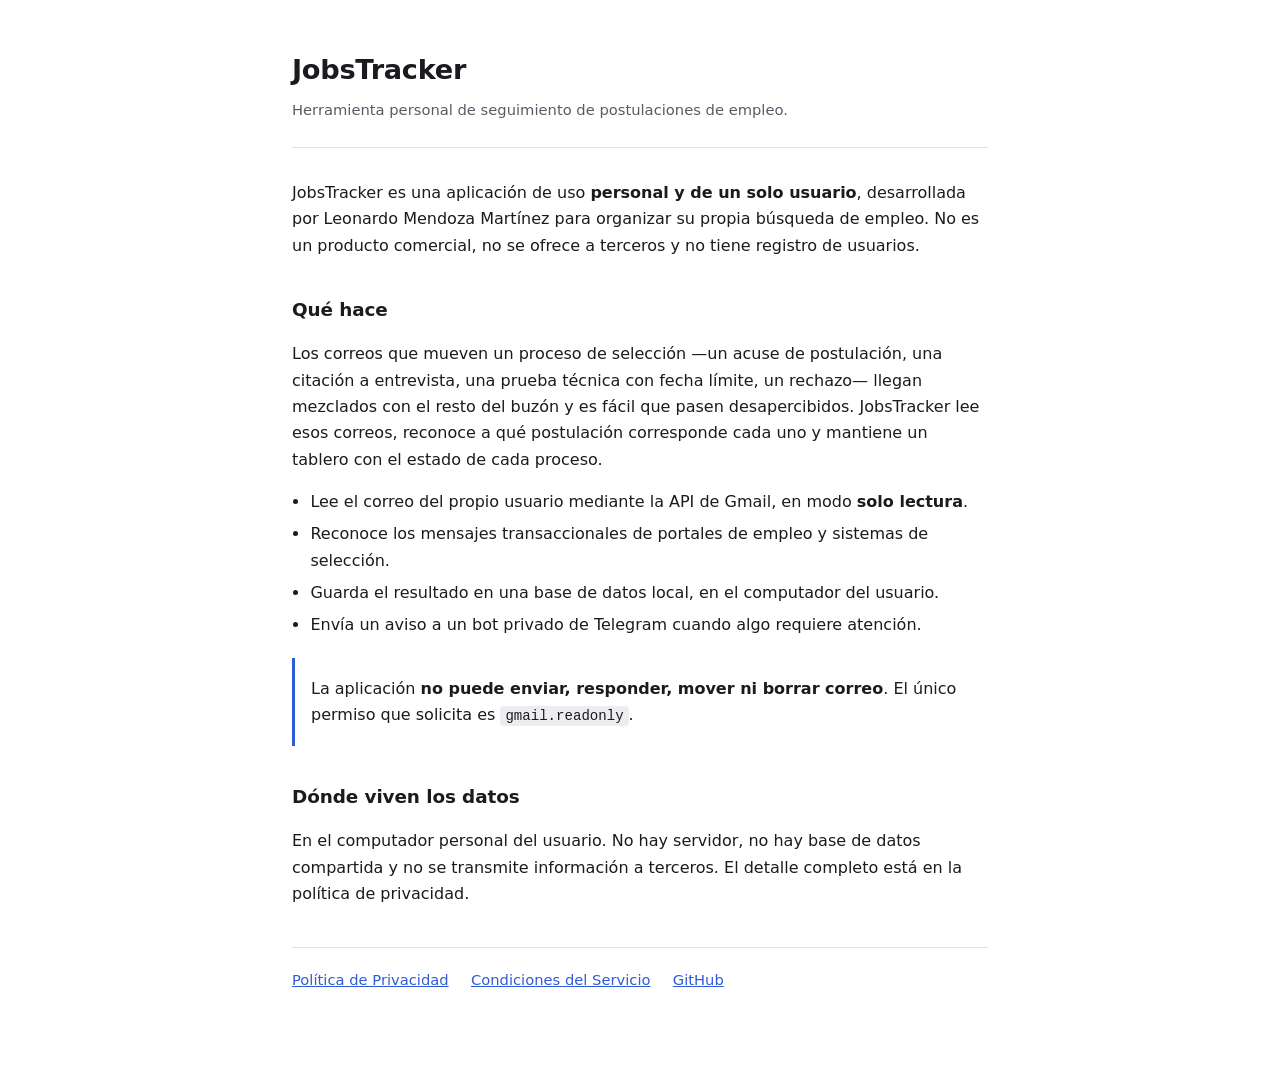
==== index.html @ 2d603ee6 "Sitio de respaldo para la app OAuth JobsTracker Google exige pagina principal, politica de privacida" ====
<!doctype html>
<html lang="es">
<head>
<meta charset="utf-8">
<meta name="viewport" content="width=device-width, initial-scale=1">
<title>JobsTracker</title>
<meta name="description" content="Herramienta personal que organiza el seguimiento de postulaciones de empleo de Leonardo Mendoza a partir de su propio correo.">
<link rel="stylesheet" href="estilo.css">
</head>
<body>
<header>
  <h1>JobsTracker</h1>
  <p class="tenue">Herramienta personal de seguimiento de postulaciones de empleo.</p>
</header>

<p>JobsTracker es una aplicación de uso <strong>personal y de un solo usuario</strong>, desarrollada
por Leonardo Mendoza Martínez para organizar su propia búsqueda de empleo. No es un producto
comercial, no se ofrece a terceros y no tiene registro de usuarios.</p>

<h2>Qué hace</h2>
<p>Los correos que mueven un proceso de selección —un acuse de postulación, una citación a
entrevista, una prueba técnica con fecha límite, un rechazo— llegan mezclados con el resto del
buzón y es fácil que pasen desapercibidos. JobsTracker lee esos correos, reconoce a qué
postulación corresponde cada uno y mantiene un tablero con el estado de cada proceso.</p>

<ul>
  <li>Lee el correo del propio usuario mediante la API de Gmail, en modo <strong>solo lectura</strong>.</li>
  <li>Reconoce los mensajes transaccionales de portales de empleo y sistemas de selección.</li>
  <li>Guarda el resultado en una base de datos local, en el computador del usuario.</li>
  <li>Envía un aviso a un bot privado de Telegram cuando algo requiere atención.</li>
</ul>

<div class="destacado">
  <p>La aplicación <strong>no puede enviar, responder, mover ni borrar correo</strong>. El único
  permiso que solicita es <code>gmail.readonly</code>.</p>
</div>

<h2>Dónde viven los datos</h2>
<p>En el computador personal del usuario. No hay servidor, no hay base de datos compartida y no
se transmite información a terceros. El detalle completo está en la política de privacidad.</p>

<nav>
  <a href="privacidad.html">Política de Privacidad</a>
  <a href="condiciones.html">Condiciones del Servicio</a>
  <a href="https://github.com/L30N4RD018">GitHub</a>
</nav>
</body>
</html>
---- estilo.css ----
:root {
  --fondo: #ffffff;
  --texto: #1b1b1f;
  --tenue: #5a5a66;
  --borde: #e2e2e8;
  --acento: #2f5bd7;
}
@media (prefers-color-scheme: dark) {
  :root {
    --fondo: #14141a;
    --texto: #e8e8ee;
    --tenue: #a0a0ae;
    --borde: #2c2c36;
    --acento: #7fa1ff;
  }
}
* { box-sizing: border-box; }
body {
  margin: 0 auto;
  padding: 3rem 1.25rem 5rem;
  max-width: 46rem;
  background: var(--fondo);
  color: var(--texto);
  font: 16px/1.65 system-ui, -apple-system, "Segoe UI", Roboto, sans-serif;
}
header { border-bottom: 1px solid var(--borde); padding-bottom: 1.5rem; margin-bottom: 2rem; }
h1 { font-size: 1.7rem; margin: 0 0 .35rem; letter-spacing: -.01em; }
h2 { font-size: 1.15rem; margin: 2.25rem 0 .6rem; letter-spacing: -.005em; }
p, li { color: var(--texto); }
.tenue { color: var(--tenue); font-size: .92rem; margin: 0; }
a { color: var(--acento); }
ul { padding-left: 1.15rem; }
li { margin: .35rem 0; }
code {
  font-family: ui-monospace, SFMono-Regular, Menlo, monospace;
  font-size: .88em; background: color-mix(in srgb, var(--borde) 60%, transparent);
  padding: .12em .35em; border-radius: 4px;
}
table { border-collapse: collapse; width: 100%; margin: 1rem 0; font-size: .95rem; }
th, td { text-align: left; padding: .55rem .6rem; border-bottom: 1px solid var(--borde); vertical-align: top; }
th { font-weight: 600; }
nav { margin-top: 2.5rem; padding-top: 1.25rem; border-top: 1px solid var(--borde); font-size: .92rem; }
nav a { margin-right: 1.1rem; }
.destacado { border-left: 3px solid var(--acento); padding: .1rem 0 .1rem 1rem; margin: 1.25rem 0; }
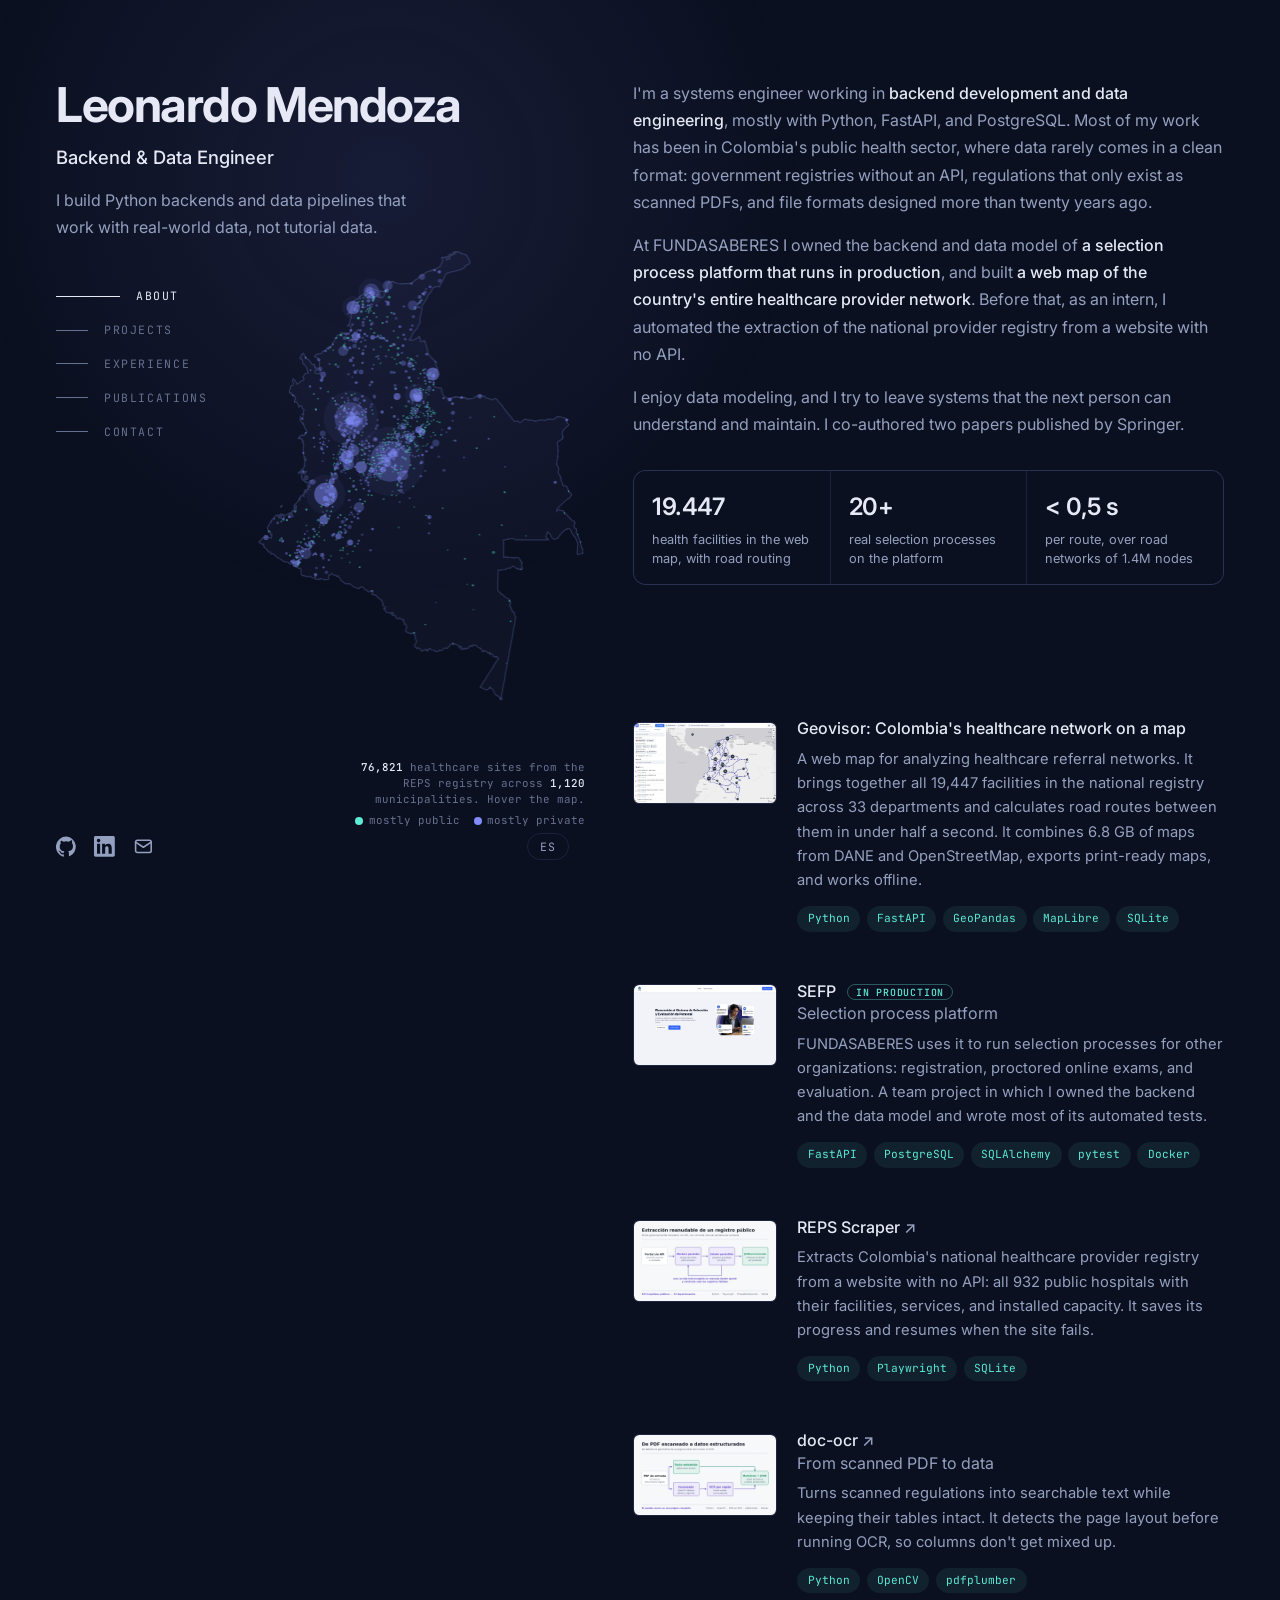
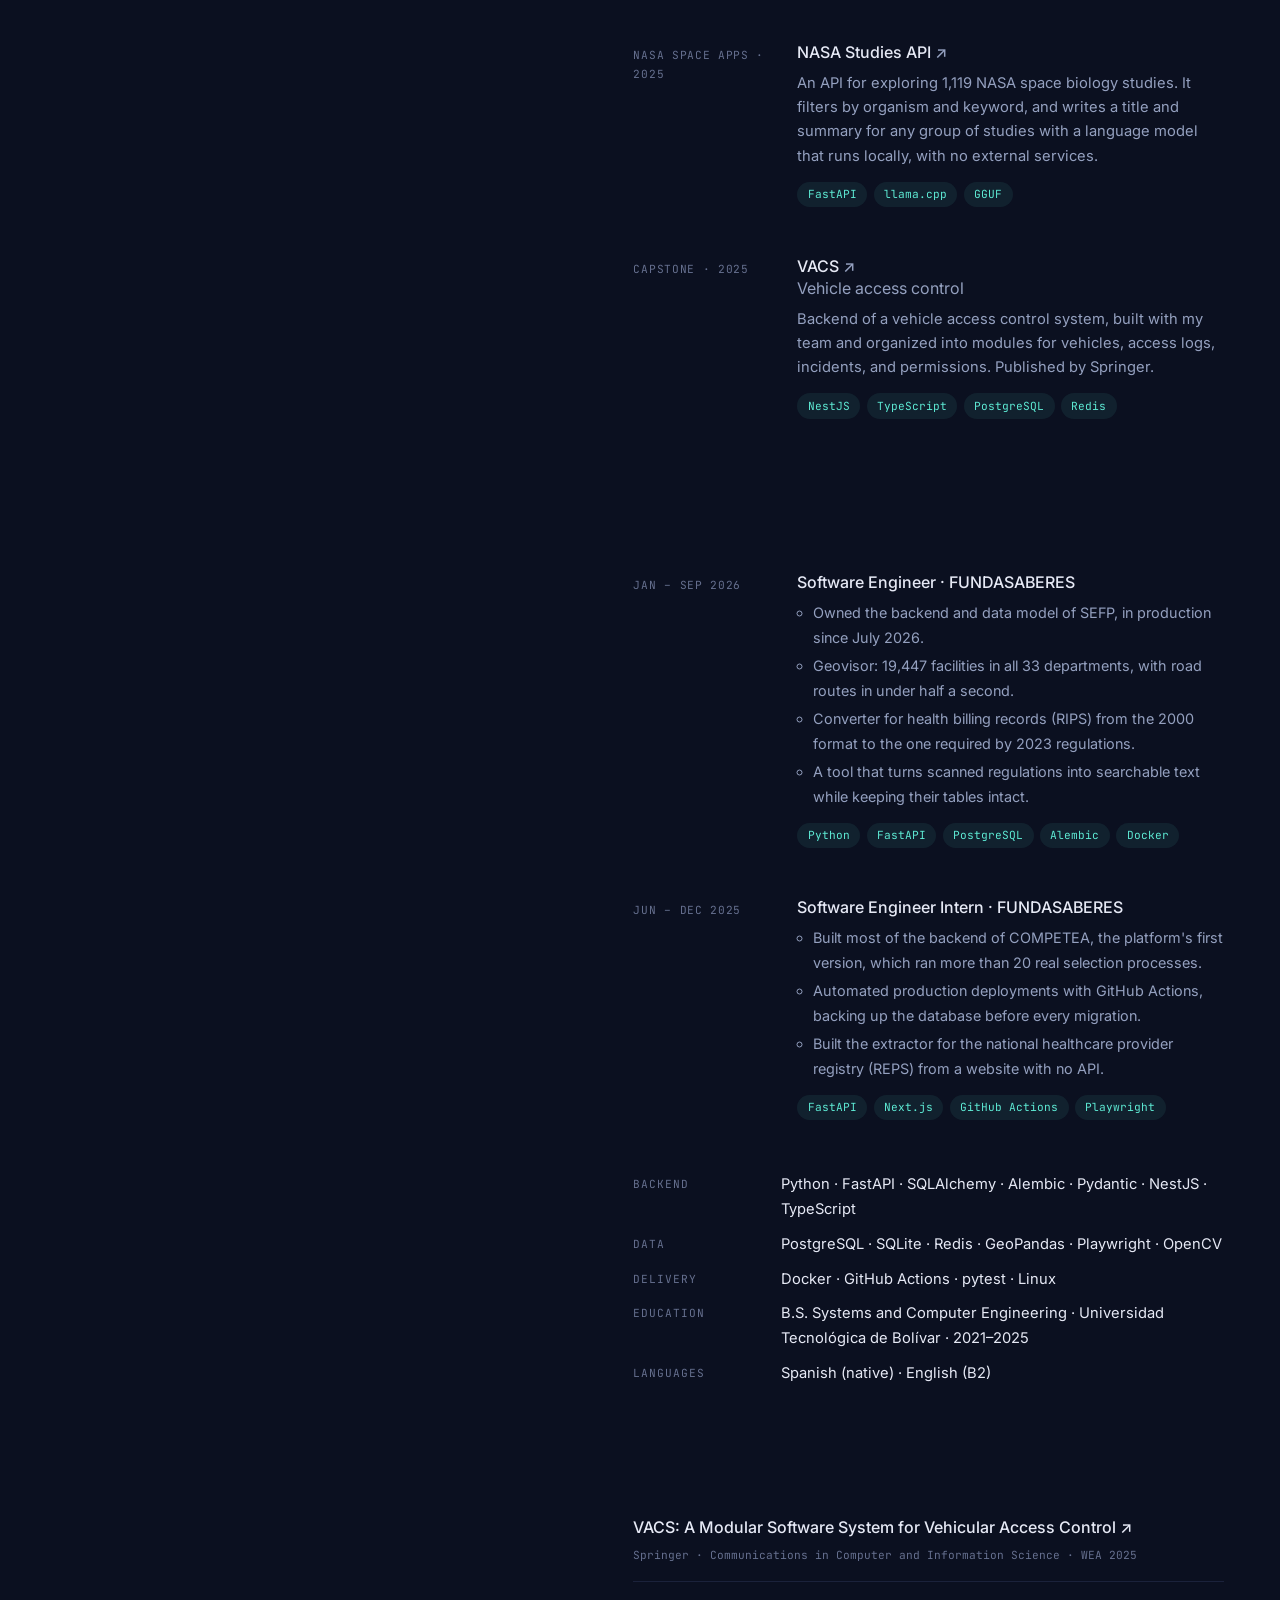
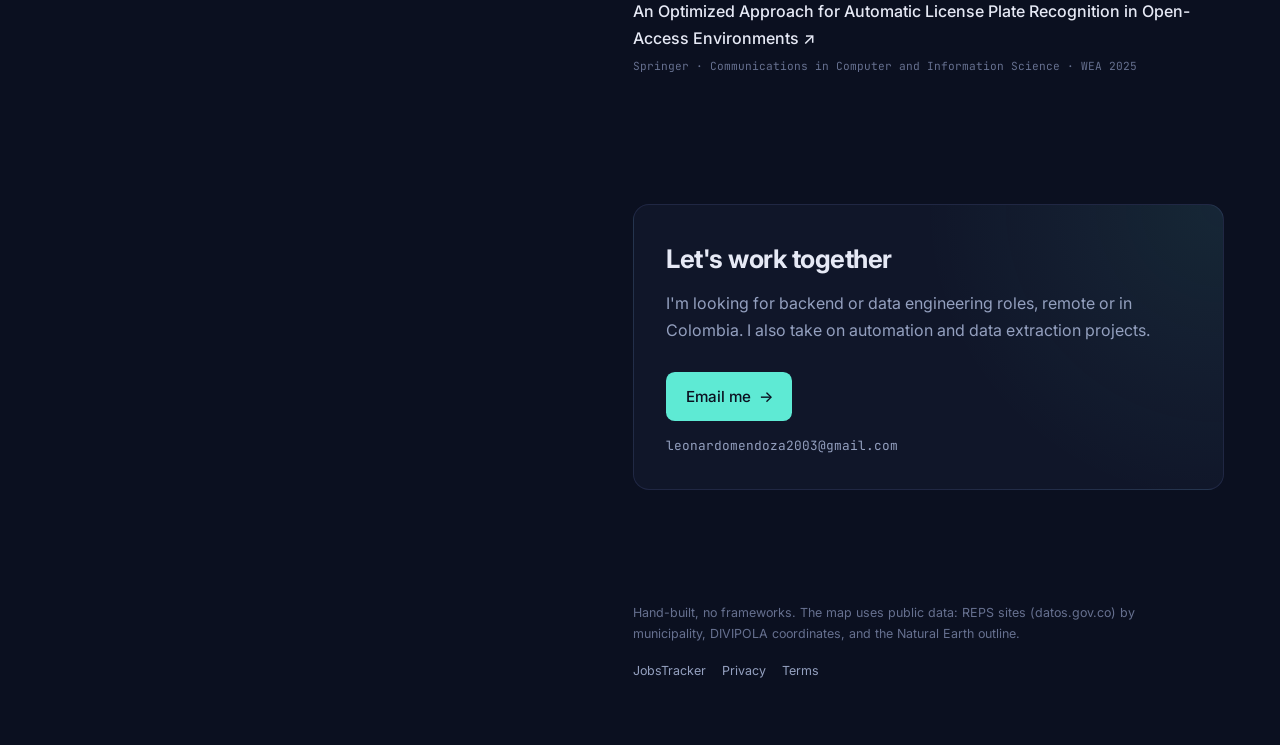
==== commit f3a80eb0: "Página personal en la raíz del sitio Una sola página en español e inglés: proyectos, experiencia, pu" ====
--- a/index.html
+++ b/index.html
@@ -3,46 +3,531 @@
 <head>
 <meta charset="utf-8">
 <meta name="viewport" content="width=device-width, initial-scale=1">
-<title>JobsTracker</title>
-<meta name="description" content="Herramienta personal que organiza el seguimiento de postulaciones de empleo de Leonardo Mendoza a partir de su propio correo.">
-<link rel="stylesheet" href="estilo.css">
+<title>Leonardo Mendoza · Backend & Data Engineer</title>
+<meta name="google-site-verification" content="239ySM_xJN8X4elg4GWDnnhvbyPwCKedfEhwjFfWg6w">
+<meta name="description" content="Leonardo Mendoza, ingeniero backend y de datos en Python. Plataformas en producción, extracción de datos de fuentes públicas y visores geográficos.">
+<meta name="theme-color" content="#0b1020">
+<meta property="og:title" content="Leonardo Mendoza · Backend & Data Engineer">
+<meta property="og:description" content="Python, FastAPI y PostgreSQL. Plataformas en producción, extracción de datos y visores geográficos.">
+<meta property="og:image" content="https://l30n4rd018.github.io/img/geovisor-nacional.webp">
+<meta property="og:type" content="website">
+<link rel="icon" href="data:image/svg+xml,%3Csvg xmlns='http://www.w3.org/2000/svg' viewBox='0 0 32 32'%3E%3Crect width='32' height='32' rx='7' fill='%230b1020'/%3E%3Ccircle cx='11' cy='12' r='3' fill='%235eead4'/%3E%3Ccircle cx='21' cy='19' r='4' fill='%23818cf8'/%3E%3Ccircle cx='13' cy='22' r='2' fill='%235eead4'/%3E%3C/svg%3E">
+<link rel="preconnect" href="https://fonts.googleapis.com">
+<link rel="preconnect" href="https://fonts.gstatic.com" crossorigin>
+<link href="https://fonts.googleapis.com/css2?family=Inter:wght@400;500;600;700&family=JetBrains+Mono:wght@400;500&display=swap" rel="stylesheet">
+<style>
+:root {
+  --bg: #0b1020;
+  --bg-2: #0f1529;
+  --card: rgba(148, 163, 255, .045);
+  --card-hover: rgba(148, 163, 255, .08);
+  --line: rgba(148, 163, 255, .12);
+  --text: #e6e9f5;
+  --muted: #94a0bf;
+  --dim: #66708f;
+  --teal: #5eead4;
+  --indigo: #818cf8;
+  --accent: #5eead4;
+  --mono: "JetBrains Mono", ui-monospace, SFMono-Regular, Menlo, monospace;
+}
+* { box-sizing: border-box; }
+html { scroll-behavior: smooth; }
+@media (prefers-reduced-motion: reduce) { html { scroll-behavior: auto; } }
+body {
+  margin: 0; background: var(--bg); color: var(--muted);
+  font: 16px/1.7 Inter, system-ui, -apple-system, "Segoe UI", Roboto, sans-serif;
+  -webkit-font-smoothing: antialiased; text-rendering: optimizeLegibility;
+}
+img { max-width: 100%; height: auto; display: block; }
+a { color: var(--text); text-decoration: none; }
+::selection { background: rgba(94, 234, 212, .3); color: #fff; }
+html:not([data-lang="en"]) .en, html[data-lang="en"] .es { display: none !important; }
+
+/* luz que sigue el cursor */
+.spot { pointer-events: none; position: fixed; inset: 0; z-index: 0; transition: background .3s;
+  background: radial-gradient(600px circle at var(--mx, 30%) var(--my, 20%), rgba(129, 140, 248, .10), transparent 70%); }
+
+.shell { position: relative; z-index: 1; max-width: 76rem; margin: 0 auto; padding: 0 1.5rem;
+  display: grid; grid-template-columns: minmax(0, 1fr) minmax(0, 1.15fr); gap: 4rem; }
+
+/* columna izquierda */
+.side { position: sticky; top: 0; height: 100vh; display: flex; flex-direction: column; padding: 5rem 0 2.5rem; }
+.side h1 { color: var(--text); font-size: clamp(2.2rem, 4vw, 3rem); line-height: 1.05; letter-spacing: -.03em; margin: 0; font-weight: 700; }
+.role { color: var(--text); font-size: 1.15rem; font-weight: 500; margin: .7rem 0 0; }
+.tag { max-width: 22rem; margin: .9rem 0 0; }
+.toc { list-style: none; padding: 0; margin: 2.25rem 0 0; }
+.toc a { display: inline-flex; align-items: center; gap: 1rem; padding: .35rem 0; font-family: var(--mono);
+  font-size: .72rem; letter-spacing: .14em; text-transform: uppercase; color: var(--dim); }
+.toc a::before { content: ""; width: 2rem; height: 1px; background: currentColor; transition: width .2s, background .2s; }
+.toc a:hover, .toc a.on { color: var(--text); }
+.toc a:hover::before, .toc a.on::before { width: 4rem; background: var(--text); }
+
+.side > *:not(.map) { position: relative; z-index: 2; }
+.side nav { margin-bottom: auto; width: max-content; }
+.map { position: absolute; z-index: 1; right: -1rem; top: 15.5rem; bottom: 4.5rem; width: 64%; margin: 0; }
+.map canvas { position: absolute; inset: 0; width: 100%; height: 100%; }
+.map figcaption { position: absolute; right: 0; bottom: 0; text-align: right; font-family: var(--mono); font-size: .68rem; line-height: 1.5; color: var(--dim); max-width: 15rem; }
+.map figcaption b { color: var(--text); font-weight: 500; }
+.legend { display: flex; justify-content: flex-end; gap: .9rem; margin-top: .25rem; }
+.legend i { display: inline-block; width: .5rem; height: .5rem; border-radius: 50%; margin-right: .35rem; vertical-align: middle; }
+.tip { position: absolute; pointer-events: none; transform: translate(-50%, -130%); white-space: nowrap; font-family: var(--mono);
+  font-size: .72rem; color: var(--text); background: rgba(15, 21, 41, .92); border: 1px solid var(--line); padding: .25rem .5rem;
+  border-radius: .35rem; opacity: 0; transition: opacity .12s; }
+
+.social { display: flex; align-items: center; gap: 1.1rem; }
+.social a { color: var(--muted); display: inline-flex; transition: color .15s, transform .15s; }
+.social a:hover { color: var(--text); transform: translateY(-2px); }
+.social svg { width: 1.3rem; height: 1.3rem; }
+.lang { margin-left: auto; font-family: var(--mono); font-size: .72rem; letter-spacing: .1em; color: var(--muted);
+  background: transparent; border: 1px solid var(--line); border-radius: 999px; padding: .3rem .75rem; cursor: pointer; }
+.lang:hover { color: var(--text); border-color: var(--muted); }
+
+/* columna derecha */
+main { padding: 5rem 0 4rem; }
+section { scroll-margin-top: 4rem; margin-bottom: 7rem; }
+.label { display: none; }
+main p { margin: 0 0 1rem; }
+main strong, .hi { color: var(--text); font-weight: 500; }
+
+.stats { display: grid; grid-template-columns: repeat(3, 1fr); gap: 1px; background: var(--line); border: 1px solid var(--line);
+  border-radius: .8rem; overflow: hidden; margin-top: 2rem; }
+.stats div { background: var(--bg); padding: 1rem 1.1rem; }
+.stats b { display: block; color: var(--text); font-size: 1.5rem; font-weight: 600; letter-spacing: -.02em; }
+.stats span { font-size: .8rem; line-height: 1.45; display: block; margin-top: .2rem; }
+
+/* tarjetas: proyectos y experiencia */
+.list { list-style: none; margin: 0; padding: 0; }
+.list:hover .item { opacity: .55; }
+.list .item:hover { opacity: 1; }
+.item { position: relative; display: grid; grid-template-columns: 9rem 1fr; gap: 1.25rem; padding: 1.25rem; margin: 0 -1.25rem .5rem;
+  border-radius: .75rem; transition: background .2s, opacity .2s, box-shadow .2s; }
+.item:hover { background: var(--card-hover); box-shadow: inset 0 1px 0 rgba(148, 163, 255, .1), 0 10px 30px -15px rgba(0, 0, 0, .6); }
+.item .when { font-family: var(--mono); font-size: .7rem; letter-spacing: .06em; text-transform: uppercase; color: var(--dim); padding-top: .3rem; }
+.item .thumb { align-self: start; border-radius: .4rem; border: 1px solid var(--line); overflow: hidden; margin-top: .3rem; background: var(--bg-2); }
+.item .thumb img { transition: transform .4s; }
+.item:hover .thumb img { transform: scale(1.04); }
+.item h3 { color: var(--text); font-size: 1rem; font-weight: 500; line-height: 1.4; margin: 0 0 .45rem; }
+.item h3 a::after { content: ""; position: absolute; inset: 0; border-radius: .75rem; }
+.item h3 .arrow { display: inline-block; transition: transform .2s; margin-left: .25rem; color: var(--muted); }
+.item:hover h3 { color: var(--accent); }
+.item:hover h3 .arrow { transform: translate(3px, -3px); color: var(--accent); }
+.item p { font-size: .92rem; line-height: 1.65; margin: 0; }
+.item ul { margin: .5rem 0 0; padding-left: 1rem; font-size: .9rem; }
+.item li { margin: .25rem 0; }
+.item .sub { color: var(--muted); font-weight: 400; }
+.chips { display: flex; flex-wrap: wrap; gap: .4rem; margin-top: .85rem; }
+.chips span { font-family: var(--mono); font-size: .7rem; color: var(--accent); background: rgba(94, 234, 212, .08);
+  padding: .2rem .65rem; border-radius: 999px; }
+.links { position: relative; z-index: 2; display: flex; gap: 1rem; margin-top: .7rem; font-size: .85rem; }
+.links a { color: var(--text); border-bottom: 1px solid var(--line); }
+.links a:hover { color: var(--accent); border-color: var(--accent); }
+.badge { font-family: var(--mono); font-size: .62rem; letter-spacing: .08em; text-transform: uppercase; color: var(--teal);
+  border: 1px solid rgba(94, 234, 212, .35); border-radius: 999px; padding: .05rem .5rem; margin-left: .4rem; vertical-align: middle; }
+
+.cv { display: inline-flex; align-items: center; gap: .4rem; margin-top: 1rem; color: var(--text); font-weight: 500; border-bottom: 1px solid var(--line); }
+.cv:hover { color: var(--accent); border-color: var(--accent); }
+
+.pub { padding: 1rem 0; border-bottom: 1px solid var(--line); }
+.pub:last-child { border-bottom: 0; }
+.pub a { color: var(--text); font-weight: 500; overflow-wrap: anywhere; }
+.pub a:hover { color: var(--accent); }
+.pub small { display: block; font-family: var(--mono); font-size: .7rem; color: var(--dim); margin-top: .3rem; }
+
+.skills { display: grid; grid-template-columns: 8rem 1fr; gap: .6rem 1.25rem; font-size: .92rem; }
+.skills dt { font-family: var(--mono); font-size: .7rem; letter-spacing: .08em; text-transform: uppercase; color: var(--dim); padding-top: .2rem; }
+.skills dd { margin: 0; color: var(--text); }
+
+.contact { border: 1px solid var(--line); border-radius: 1rem; padding: 2rem; background:
+  radial-gradient(500px circle at 100% 0%, rgba(94, 234, 212, .08), transparent 60%), var(--card); }
+.contact h2 { color: var(--text); font-size: 1.6rem; letter-spacing: -.02em; margin: 0 0 .6rem; }
+.btn { max-width: 100%; overflow-wrap: anywhere; display: inline-flex; align-items: center; gap: .5rem; margin-top: .75rem; padding: .7rem 1.2rem; border-radius: .55rem;
+  font-weight: 500; font-size: .95rem; color: var(--bg); background: var(--accent); transition: transform .15s, box-shadow .15s; }
+.btn:hover { transform: translateY(-2px); box-shadow: 0 10px 25px -10px rgba(94, 234, 212, .6); }
+
+footer { font-size: .78rem; color: var(--dim); max-width: 32rem; }
+footer a { color: var(--muted); }
+footer a:hover { color: var(--text); }
+footer nav { display: flex; gap: 1rem; margin-top: .6rem; }
+
+/* entrada al hacer scroll */
+.reveal { opacity: 0; transform: translateY(14px); transition: opacity .6s ease, transform .6s ease; }
+.reveal.in { opacity: 1; transform: none; }
+@media (prefers-reduced-motion: reduce) { .reveal { opacity: 1; transform: none; transition: none; } }
+
+/* móvil y tableta */
+@media (max-width: 64rem) {
+  .shell { grid-template-columns: minmax(0, 1fr); gap: 0; padding: 0 1rem; }
+  .side { position: relative; height: auto; padding: 3.5rem 0 1rem; }
+  .toc { display: none; }
+  .map { position: relative; right: auto; top: auto; bottom: auto; width: 100%; flex: none; height: min(115vw, 34rem); margin: 1.5rem 0; }
+  .map figcaption { left: 0; right: auto; text-align: left; }
+  .legend { justify-content: flex-start; }
+  main { padding-top: 1rem; }
+  section { margin-bottom: 4.5rem; }
+  .label { display: block; position: sticky; top: 0; z-index: 5; margin: 0 -1rem 1.25rem; padding: .9rem 1rem;
+    background: rgba(11, 16, 32, .85); backdrop-filter: blur(8px); color: var(--text); font-family: var(--mono);
+    font-size: .74rem; letter-spacing: .14em; text-transform: uppercase; }
+}
+@media (max-width: 40rem) {
+  .item { grid-template-columns: 1fr; gap: .5rem; margin: 0 0 .5rem; padding: 1rem 0; }
+  .item:hover { background: none; box-shadow: none; }
+  .list:hover .item { opacity: 1; }
+  .item .thumb { max-width: 16rem; order: 2; }
+  .stats { grid-template-columns: 1fr; }
+  .skills { grid-template-columns: 1fr; gap: .1rem; }
+  .skills dd { margin-bottom: .6rem; }
+}
+</style>
+<script>
+try {
+  var saved = localStorage.getItem("lang");
+  var l = saved || ((navigator.language || "es").toLowerCase().indexOf("es") === 0 ? "es" : "en");
+  document.documentElement.dataset.lang = l;
+  document.documentElement.lang = l;
+} catch (e) {}
+</script>
 </head>
 <body>
-<header>
-  <h1>JobsTracker</h1>
-  <p class="tenue">Herramienta personal de seguimiento de postulaciones de empleo.</p>
-</header>
-
-<p>JobsTracker es una aplicación de uso <strong>personal y de un solo usuario</strong>, desarrollada
-por Leonardo Mendoza Martínez para organizar su propia búsqueda de empleo. No es un producto
-comercial, no se ofrece a terceros y no tiene registro de usuarios.</p>
-
-<h2>Qué hace</h2>
-<p>Los correos que mueven un proceso de selección —un acuse de postulación, una citación a
-entrevista, una prueba técnica con fecha límite, un rechazo— llegan mezclados con el resto del
-buzón y es fácil que pasen desapercibidos. JobsTracker lee esos correos, reconoce a qué
-postulación corresponde cada uno y mantiene un tablero con el estado de cada proceso.</p>
-
-<ul>
-  <li>Lee el correo del propio usuario mediante la API de Gmail, en modo <strong>solo lectura</strong>.</li>
-  <li>Reconoce los mensajes transaccionales de portales de empleo y sistemas de selección.</li>
-  <li>Guarda el resultado en una base de datos local, en el computador del usuario.</li>
-  <li>Envía un aviso a un bot privado de Telegram cuando algo requiere atención.</li>
-</ul>
-
-<div class="destacado">
-  <p>La aplicación <strong>no puede enviar, responder, mover ni borrar correo</strong>. El único
-  permiso que solicita es <code>gmail.readonly</code>.</p>
+<div class="spot" aria-hidden="true"></div>
+
+<div class="shell">
+
+  <!-- ============ COLUMNA IZQUIERDA ============ -->
+  <header class="side">
+    <h1>Leonardo Mendoza</h1>
+    <p class="role">Backend & Data Engineer</p>
+    <p class="tag">
+      <span class="es">Construyo backends y flujos de datos en Python que funcionan con información real, no con la de los tutoriales.</span>
+      <span class="en">I build Python backends and data pipelines that work with real-world data, not tutorial data.</span>
+    </p>
+
+    <nav aria-label="Secciones">
+      <ul class="toc">
+        <li><a href="#sobre-mi" data-sec="sobre-mi"><span class="es">Sobre mí</span><span class="en">About</span></a></li>
+        <li><a href="#proyectos" data-sec="proyectos"><span class="es">Proyectos</span><span class="en">Projects</span></a></li>
+        <li><a href="#experiencia" data-sec="experiencia"><span class="es">Experiencia</span><span class="en">Experience</span></a></li>
+        <li><a href="#publicaciones" data-sec="publicaciones"><span class="es">Publicaciones</span><span class="en">Publications</span></a></li>
+        <li><a href="#contacto" data-sec="contacto"><span class="es">Contacto</span><span class="en">Contact</span></a></li>
+      </ul>
+    </nav>
+
+    <figure class="map" id="map">
+      <canvas id="mapa" role="img" aria-label="Mapa de Colombia con las sedes de salud del REPS agrupadas por municipio"></canvas>
+      <div class="tip" id="tip"></div>
+      <figcaption>
+        <span class="es"><b id="total-es">76.821</b> sedes de salud del REPS en <b id="mun-es">1.120</b> municipios. Pasa el cursor por el mapa.</span>
+        <span class="en"><b id="total-en">76,821</b> healthcare sites from the REPS registry across <b id="mun-en">1,120</b> municipalities. Hover the map.</span>
+        <span class="legend">
+          <span><i style="background:var(--teal)"></i><span class="es">mayoría pública</span><span class="en">mostly public</span></span>
+          <span><i style="background:var(--indigo)"></i><span class="es">mayoría privada</span><span class="en">mostly private</span></span>
+        </span>
+      </figcaption>
+    </figure>
+
+    <div class="social">
+      <a href="https://github.com/L30N4RD018" aria-label="GitHub" title="GitHub"><svg viewBox="0 0 24 24" fill="currentColor"><path d="M12 .5a12 12 0 0 0-3.8 23.4c.6.1.8-.3.8-.6v-2.1c-3.3.7-4-1.6-4-1.6-.6-1.4-1.4-1.8-1.4-1.8-1.1-.7.1-.7.1-.7 1.2.1 1.8 1.2 1.8 1.2 1.1 1.8 2.8 1.3 3.5 1 .1-.8.4-1.3.8-1.6-2.7-.3-5.5-1.3-5.5-5.9 0-1.3.5-2.4 1.2-3.2-.1-.3-.5-1.5.1-3.2 0 0 1-.3 3.3 1.2a11.5 11.5 0 0 1 6 0C17.3 4.7 18.3 5 18.3 5c.7 1.7.2 2.9.1 3.2.8.8 1.2 1.9 1.2 3.2 0 4.6-2.8 5.6-5.5 5.9.4.4.8 1.1.8 2.2v3.3c0 .3.2.7.8.6A12 12 0 0 0 12 .5Z"/></svg></a>
+      <a href="https://www.linkedin.com/in/leonardomendoza-dev" aria-label="LinkedIn" title="LinkedIn"><svg viewBox="0 0 24 24" fill="currentColor"><path d="M20.4 20.5h-3.6v-5.6c0-1.3 0-3-1.8-3s-2.1 1.4-2.1 2.9v5.7H9.3V9h3.4v1.6h.1c.5-.9 1.6-1.8 3.4-1.8 3.6 0 4.3 2.4 4.3 5.5v6.2ZM5.3 7.4a2.1 2.1 0 1 1 0-4.2 2.1 2.1 0 0 1 0 4.2ZM7.1 20.5H3.5V9h3.6v11.5ZM22.2 0H1.8C.8 0 0 .8 0 1.7v20.6c0 .9.8 1.7 1.8 1.7h20.4c1 0 1.8-.8 1.8-1.7V1.7C24 .8 23.2 0 22.2 0Z"/></svg></a>
+      <a href="mailto:leonardomendoza2003@gmail.com" aria-label="Email" title="Email"><svg viewBox="0 0 24 24" fill="none" stroke="currentColor" stroke-width="1.8" stroke-linecap="round" stroke-linejoin="round"><rect x="3" y="5" width="18" height="14" rx="2"/><path d="m3 7 9 6 9-6"/></svg></a>
+      <button class="lang" id="lang" type="button" aria-label="Cambiar idioma / Change language"><span class="es">EN</span><span class="en">ES</span></button>
+    </div>
+  </header>
+
+  <!-- ============ COLUMNA DERECHA ============ -->
+  <main>
+
+    <section id="sobre-mi" aria-label="Sobre mí">
+      <h2 class="label"><span class="es">Sobre mí</span><span class="en">About</span></h2>
+      <div class="es">
+        <p>Soy ingeniero de sistemas y trabajo en <strong>desarrollo backend e ingeniería de datos</strong>, sobre todo con Python, FastAPI y PostgreSQL. Casi todo mi trabajo ha sido en el sector salud en Colombia, donde la información rara vez llega limpia: registros públicos sin API, normas que solo existen como PDF escaneados y formatos de archivo de hace más de veinte años.</p>
+        <p>En FUNDASABERES estuve a cargo del backend y del modelo de datos de <strong>una plataforma de procesos de selección que está en producción</strong>, y construí <strong>un visor geográfico de toda la red de prestadores de salud del país</strong>. Antes, como practicante, automaticé la extracción del registro nacional de prestadores desde un portal sin API.</p>
+        <p>Disfruto modelar datos y procuro dejar sistemas que la siguiente persona pueda entender y mantener. Soy coautor de dos artículos publicados por Springer.</p>
+      </div>
+      <div class="en">
+        <p>I'm a systems engineer working in <strong>backend development and data engineering</strong>, mostly with Python, FastAPI, and PostgreSQL. Most of my work has been in Colombia's public health sector, where data rarely comes in a clean format: government registries without an API, regulations that only exist as scanned PDFs, and file formats designed more than twenty years ago.</p>
+        <p>At FUNDASABERES I owned the backend and data model of <strong>a selection process platform that runs in production</strong>, and built <strong>a web map of the country's entire healthcare provider network</strong>. Before that, as an intern, I automated the extraction of the national provider registry from a website with no API.</p>
+        <p>I enjoy data modeling, and I try to leave systems that the next person can understand and maintain. I co-authored two papers published by Springer.</p>
+      </div>
+      <div class="stats reveal">
+        <div><b>19.447</b><span class="es">sedes de salud en el visor, con rutas por carretera</span><span class="en">health facilities in the web map, with road routing</span></div>
+        <div><b>20+</b><span class="es">procesos de selección reales en la plataforma</span><span class="en">real selection processes on the platform</span></div>
+        <div><b>&lt; 0,5 s</b><span class="es">por ruta, sobre redes viales de 1,4 M de nodos</span><span class="en">per route, over road networks of 1.4M nodes</span></div>
+      </div>
+    </section>
+
+    <section id="proyectos" aria-label="Proyectos">
+      <h2 class="label"><span class="es">Proyectos</span><span class="en">Projects</span></h2>
+      <ul class="list">
+
+        <li class="item reveal">
+          <div class="thumb"><img src="img/geovisor-nacional.webp" width="1600" height="900" alt="Geovisor: mapa nacional de sedes de salud" loading="lazy"></div>
+          <div>
+            <h3><span class="es">Geovisor: la red de salud de Colombia en un mapa</span><span class="en">Geovisor: Colombia's healthcare network on a map</span></h3>
+            <p class="es">Visor geográfico para analizar las redes de referencia en salud. Reúne las 19.447 sedes del REPS en los 33 departamentos y calcula rutas por carretera entre ellas en menos de medio segundo. Integra 6,8 GB de cartografía del DANE y de OpenStreetMap, exporta mapas listos para imprimir y funciona sin conexión.</p>
+            <p class="en">A web map for analyzing healthcare referral networks. It brings together all 19,447 facilities in the national registry across 33 departments and calculates road routes between them in under half a second. It combines 6.8 GB of maps from DANE and OpenStreetMap, exports print-ready maps, and works offline.</p>
+            <div class="chips"><span>Python</span><span>FastAPI</span><span>GeoPandas</span><span>MapLibre</span><span>SQLite</span></div>
+          </div>
+        </li>
+
+        <li class="item reveal">
+          <div class="thumb"><img src="img/sefp.webp" width="1600" height="900" alt="Página de inicio de SEFP" loading="lazy"></div>
+          <div>
+            <h3>SEFP <span class="badge"><span class="es">en producción</span><span class="en">in production</span></span><br><span class="sub"><span class="es">Plataforma de procesos de selección</span><span class="en">Selection process platform</span></span></h3>
+            <p class="es">Con ella FUNDASABERES adelanta procesos de selección para otras entidades: inscripción, exámenes en línea con supervisión por video y evaluación. Proyecto de equipo en el que estuve a cargo del backend y del modelo de datos, y escribí la mayor parte de sus pruebas automatizadas.</p>
+            <p class="en">FUNDASABERES uses it to run selection processes for other organizations: registration, proctored online exams, and evaluation. A team project in which I owned the backend and the data model and wrote most of its automated tests.</p>
+            <div class="chips"><span>FastAPI</span><span>PostgreSQL</span><span>SQLAlchemy</span><span>pytest</span><span>Docker</span></div>
+          </div>
+        </li>
+
+        <li class="item reveal">
+          <div class="thumb"><img src="img/reps.webp" width="1280" height="720" alt="Diagrama del extractor del REPS" loading="lazy"></div>
+          <div>
+            <h3><a href="https://github.com/L30N4RD018/reps-scraper">REPS Scraper<span class="arrow">↗</span></a></h3>
+            <p class="es">Extrae el registro nacional de prestadores de salud desde un portal sin API: los 932 hospitales públicos del país con sus sedes, servicios y capacidad instalada. Guarda su avance y continúa donde quedó si el portal falla.</p>
+            <p class="en">Extracts Colombia's national healthcare provider registry from a website with no API: all 932 public hospitals with their facilities, services, and installed capacity. It saves its progress and resumes when the site fails.</p>
+            <div class="chips"><span>Python</span><span>Playwright</span><span>SQLite</span></div>
+          </div>
+        </li>
+
+        <li class="item reveal">
+          <div class="thumb"><img src="img/doc-ocr.webp" width="1280" height="720" alt="Diagrama de doc-ocr" loading="lazy"></div>
+          <div>
+            <h3><a href="https://github.com/L30N4RD018/doc-ocr">doc-ocr<span class="arrow">↗</span></a><br><span class="sub"><span class="es">De PDF escaneado a datos</span><span class="en">From scanned PDF to data</span></span></h3>
+            <p class="es">Convierte normas escaneadas en texto consultable conservando sus tablas. Detecta la estructura de la página antes del OCR, así las columnas no se mezclan.</p>
+            <p class="en">Turns scanned regulations into searchable text while keeping their tables intact. It detects the page layout before running OCR, so columns don't get mixed up.</p>
+            <div class="chips"><span>Python</span><span>OpenCV</span><span>pdfplumber</span></div>
+          </div>
+        </li>
+
+        <li class="item reveal">
+          <div class="when">NASA Space Apps · 2025</div>
+          <div>
+            <h3><a href="https://github.com/L30N4RD018/nasa-studies-api">NASA Studies API<span class="arrow">↗</span></a></h3>
+            <p class="es">API para explorar 1.119 estudios de biología espacial de la NASA. Filtra por organismo y palabras clave, y redacta un título y un resumen para cualquier grupo de estudios con un modelo de lenguaje que corre en local, sin servicios externos.</p>
+            <p class="en">An API for exploring 1,119 NASA space biology studies. It filters by organism and keyword, and writes a title and summary for any group of studies with a language model that runs locally, with no external services.</p>
+            <div class="chips"><span>FastAPI</span><span>llama.cpp</span><span>GGUF</span></div>
+          </div>
+        </li>
+
+        <li class="item reveal">
+          <div class="when"><span class="es">Proyecto de grado · 2025</span><span class="en">Capstone · 2025</span></div>
+          <div>
+            <h3><a href="https://github.com/ZenoexORG/vacs-backend">VACS<span class="arrow">↗</span></a><br><span class="sub"><span class="es">Control de acceso vehicular</span><span class="en">Vehicle access control</span></span></h3>
+            <p class="es">Backend de un sistema de control de acceso vehicular, construido con mi equipo y organizado en módulos para vehículos, registros de acceso, incidentes y permisos. Publicado por Springer.</p>
+            <p class="en">Backend of a vehicle access control system, built with my team and organized into modules for vehicles, access logs, incidents, and permissions. Published by Springer.</p>
+            <div class="chips"><span>NestJS</span><span>TypeScript</span><span>PostgreSQL</span><span>Redis</span></div>
+          </div>
+        </li>
+      </ul>
+    </section>
+
+    <section id="experiencia" aria-label="Experiencia">
+      <h2 class="label"><span class="es">Experiencia</span><span class="en">Experience</span></h2>
+      <ul class="list">
+        <li class="item reveal">
+          <div class="when"><span class="es">Ene – Sep 2026</span><span class="en">Jan – Sep 2026</span></div>
+          <div>
+            <h3><span class="es">Ingeniero de Software</span><span class="en">Software Engineer</span> · FUNDASABERES</h3>
+            <ul class="es">
+              <li>A cargo del backend y del modelo de datos de SEFP, en producción desde julio de 2026.</li>
+              <li>Geovisor: 19.447 sedes en los 33 departamentos y rutas por carretera en menos de medio segundo.</li>
+              <li>Conversor de los RIPS (facturación en salud) del formato del año 2000 al que exige la normativa de 2023.</li>
+              <li>Herramienta que convierte normas escaneadas en texto consultable, conservando sus tablas.</li>
+            </ul>
+            <ul class="en">
+              <li>Owned the backend and data model of SEFP, in production since July 2026.</li>
+              <li>Geovisor: 19,447 facilities in all 33 departments, with road routes in under half a second.</li>
+              <li>Converter for health billing records (RIPS) from the 2000 format to the one required by 2023 regulations.</li>
+              <li>A tool that turns scanned regulations into searchable text while keeping their tables intact.</li>
+            </ul>
+            <div class="chips"><span>Python</span><span>FastAPI</span><span>PostgreSQL</span><span>Alembic</span><span>Docker</span></div>
+          </div>
+        </li>
+        <li class="item reveal">
+          <div class="when"><span class="es">Jun – Dic 2025</span><span class="en">Jun – Dec 2025</span></div>
+          <div>
+            <h3><span class="es">Practicante de Ingeniería de Software</span><span class="en">Software Engineer Intern</span> · FUNDASABERES</h3>
+            <ul class="es">
+              <li>La mayor parte del backend de COMPETEA, la primera versión de la plataforma, con más de 20 procesos de selección reales.</li>
+              <li>Despliegues a producción automatizados con GitHub Actions, con copia de la base de datos antes de cada migración.</li>
+              <li>Extractor del registro nacional de prestadores de salud (REPS) desde un portal sin API.</li>
+            </ul>
+            <ul class="en">
+              <li>Built most of the backend of COMPETEA, the platform's first version, which ran more than 20 real selection processes.</li>
+              <li>Automated production deployments with GitHub Actions, backing up the database before every migration.</li>
+              <li>Built the extractor for the national healthcare provider registry (REPS) from a website with no API.</li>
+            </ul>
+            <div class="chips"><span>FastAPI</span><span>Next.js</span><span>GitHub Actions</span><span>Playwright</span></div>
+          </div>
+        </li>
+      </ul>
+      <div class="reveal" style="margin-top:2rem">
+        <dl class="skills">
+          <dt><span class="es">Backend</span><span class="en">Backend</span></dt><dd>Python · FastAPI · SQLAlchemy · Alembic · Pydantic · NestJS · TypeScript</dd>
+          <dt><span class="es">Datos</span><span class="en">Data</span></dt><dd>PostgreSQL · SQLite · Redis · GeoPandas · Playwright · OpenCV</dd>
+          <dt><span class="es">Entrega</span><span class="en">Delivery</span></dt><dd>Docker · GitHub Actions · pytest · Linux</dd>
+          <dt><span class="es">Formación</span><span class="en">Education</span></dt><dd><span class="es">Ingeniería de Sistemas y Computación</span><span class="en">B.S. Systems and Computer Engineering</span> · Universidad Tecnológica de Bolívar · 2021–2025</dd>
+          <dt><span class="es">Idiomas</span><span class="en">Languages</span></dt><dd><span class="es">Español nativo · Inglés B2</span><span class="en">Spanish (native) · English (B2)</span></dd>
+        </dl>
+      </div>
+    </section>
+
+    <section id="publicaciones" aria-label="Publicaciones">
+      <h2 class="label"><span class="es">Publicaciones</span><span class="en">Publications</span></h2>
+      <div class="pub reveal">
+        <a href="https://doi.org/10.1007/978-3-032-08206-0_19">VACS: A Modular Software System for Vehicular Access Control ↗</a>
+        <small>Springer · Communications in Computer and Information Science · WEA 2025</small>
+      </div>
+      <div class="pub reveal">
+        <a href="https://doi.org/10.1007/978-3-032-08203-9_19">An Optimized Approach for Automatic License Plate Recognition in Open-Access Environments ↗</a>
+        <small>Springer · Communications in Computer and Information Science · WEA 2025</small>
+      </div>
+    </section>
+
+    <section id="contacto" aria-label="Contacto">
+      <h2 class="label"><span class="es">Contacto</span><span class="en">Contact</span></h2>
+      <div class="contact reveal">
+        <h2><span class="es">¿Trabajamos juntos?</span><span class="en">Let's work together</span></h2>
+        <p class="es">Busco trabajo como ingeniero backend o de datos, remoto o en Colombia. También tomo proyectos de automatización y extracción de datos.</p>
+        <p class="en">I'm looking for backend or data engineering roles, remote or in Colombia. I also take on automation and data extraction projects.</p>
+        <a class="btn" href="mailto:leonardomendoza2003@gmail.com"><span class="es">Escríbeme</span><span class="en">Email me</span> →</a>
+        <p style="margin:.9rem 0 0;font-family:var(--mono);font-size:.8rem;color:var(--muted)">leonardomendoza2003@gmail.com</p>
+      </div>
+    </section>
+
+    <footer>
+      <p class="es">Hecho a mano, sin frameworks. El mapa usa datos públicos: sedes del REPS (datos.gov.co) por municipio, coordenadas de DIVIPOLA y el contorno de Natural Earth.</p>
+      <p class="en">Hand-built, no frameworks. The map uses public data: REPS sites (datos.gov.co) by municipality, DIVIPOLA coordinates, and the Natural Earth outline.</p>
+      <nav>
+        <a href="jobstracker/">JobsTracker</a>
+        <a href="privacidad.html"><span class="es">Privacidad</span><span class="en">Privacy</span></a>
+        <a href="condiciones.html"><span class="es">Condiciones</span><span class="en">Terms</span></a>
+      </nav>
+    </footer>
+  </main>
 </div>
 
-<h2>Dónde viven los datos</h2>
-<p>En el computador personal del usuario. No hay servidor, no hay base de datos compartida y no
-se transmite información a terceros. El detalle completo está en la política de privacidad.</p>
-
-<nav>
-  <a href="privacidad.html">Política de Privacidad</a>
-  <a href="condiciones.html">Condiciones del Servicio</a>
-  <a href="https://github.com/L30N4RD018">GitHub</a>
-</nav>
+<script src="js/mapa.js"></script>
+<script>
+(function () {
+  var root = document.documentElement;
+  var reduce = window.matchMedia("(prefers-reduced-motion: reduce)").matches;
+
+  // idioma
+  document.getElementById("lang").addEventListener("click", function () {
+    var next = root.dataset.lang === "en" ? "es" : "en";
+    root.dataset.lang = next; root.lang = next;
+    try { localStorage.setItem("lang", next); } catch (e) {}
+  });
+
+  // luz que sigue el cursor
+  var spot = document.querySelector(".spot");
+  window.addEventListener("pointermove", function (e) {
+    spot.style.setProperty("--mx", e.clientX + "px");
+    spot.style.setProperty("--my", e.clientY + "px");
+  }, { passive: true });
+
+  // sección activa en el índice
+  var links = {};
+  document.querySelectorAll(".toc a").forEach(function (a) { links[a.dataset.sec] = a; });
+  var io = new IntersectionObserver(function (entries) {
+    entries.forEach(function (en) {
+      if (en.isIntersecting) {
+        Object.values(links).forEach(function (a) { a.classList.remove("on"); });
+        if (links[en.target.id]) links[en.target.id].classList.add("on");
+      }
+    });
+  }, { rootMargin: "-40% 0px -55% 0px" });
+  document.querySelectorAll("main section").forEach(function (s) { io.observe(s); });
+
+  // aparición al hacer scroll
+  var rv = new IntersectionObserver(function (entries) {
+    entries.forEach(function (en) { if (en.isIntersecting) { en.target.classList.add("in"); rv.unobserve(en.target); } });
+  }, { rootMargin: "0px 0px -8% 0px" });
+  document.querySelectorAll(".reveal").forEach(function (el) { rv.observe(el); });
+
+  // ---------- mapa ----------
+  var M = window.MAPA;
+  if (!M) return;
+  var fmtEs = new Intl.NumberFormat("es-CO"), fmtEn = new Intl.NumberFormat("en-US");
+  document.getElementById("total-es").textContent = fmtEs.format(M.total);
+  document.getElementById("total-en").textContent = fmtEn.format(M.total);
+  document.getElementById("mun-es").textContent = fmtEs.format(M.municipios);
+  document.getElementById("mun-en").textContent = fmtEn.format(M.municipios);
+
+  var box = document.getElementById("map"), cv = document.getElementById("mapa"), tip = document.getElementById("tip");
+  var ctx = cv.getContext("2d"), outline = new Path2D(M.dep);
+  var pts = [];
+  for (var i = 0; i < M.p.length; i += 4) {
+    var n = M.p[i + 2], ese = M.p[i + 3];
+    pts.push({ x: M.p[i], y: M.p[i + 1], n: n, pub: ese / n >= 0.5, r: 1.3 + Math.sqrt(n) * 0.3, name: M.n[i / 4],
+      delay: (M.p[i + 1] / M.h) * 1200 + Math.random() * 500, ph: Math.random() * 6.28 });
+  }
+  pts.sort(function (a, b) { return b.n - a.n; });   // los grandes debajo
+  var k = 1, ox = 0, oy = 0, dpr = 1, start = null, hover = null, visible = true;
+
+  function fit() {
+    var w = box.clientWidth, h = box.clientHeight - 64;  // deja espacio a la leyenda
+    if (w < 10 || h < 10) return;
+    dpr = Math.min(window.devicePixelRatio || 1, 2);
+    cv.width = Math.round(w * dpr); cv.height = Math.round(box.clientHeight * dpr);
+    k = Math.min(w / M.w, h / M.h);
+    ox = (w - M.w * k) / 2; oy = 0;
+    if (window.innerWidth > 1024) ox = w - M.w * k;
+  }
+
+  function draw(t) {
+    if (start === null) start = t;
+    var el = reduce ? 1e9 : t - start;
+    ctx.setTransform(dpr, 0, 0, dpr, 0, 0);
+    ctx.clearRect(0, 0, cv.width, cv.height);
+    ctx.save();
+    ctx.translate(ox, oy); ctx.scale(k, k);
+    ctx.fillStyle = "rgba(129,140,248,.035)"; ctx.fill(outline);
+    ctx.lineWidth = 1.2 / k; ctx.strokeStyle = "rgba(148,163,255,.22)"; ctx.stroke(outline);
+    for (var j = 0; j < pts.length; j++) {
+      var p = pts[j], a = Math.min(1, Math.max(0, (el - p.delay) / 500));
+      if (a <= 0) continue;
+      var tw = reduce ? 1 : 0.75 + 0.25 * Math.sin(t / 900 + p.ph);
+      var col = p.pub ? "94,234,212" : "129,140,248";
+      var rad = p.r * (p === hover ? 1.6 : 1) / Math.max(k, 0.35) * 0.55;
+      ctx.beginPath(); ctx.arc(p.x, p.y, rad, 0, 6.2832);
+      ctx.fillStyle = "rgba(" + col + "," + (0.55 * a * tw + (p === hover ? .4 : 0)) + ")"; ctx.fill();
+      if (p.n > 1500) {
+        ctx.beginPath(); ctx.arc(p.x, p.y, rad * 1.7, 0, 6.2832);
+        ctx.fillStyle = "rgba(" + col + "," + 0.06 * a + ")"; ctx.fill();
+      }
+    }
+    ctx.restore();
+    if (visible && !reduce) requestAnimationFrame(draw);
+  }
+
+  function nearest(mx, my) {
+    var x = (mx - ox) / k, y = (my - oy) / k, best = null, bd = 18 / k;
+    for (var j = 0; j < pts.length; j++) {
+      var dx = pts[j].x - x, dy = pts[j].y - y, d = Math.sqrt(dx * dx + dy * dy);
+      if (d < bd) { bd = d; best = pts[j]; }
+    }
+    return best;
+  }
+  cv.addEventListener("pointermove", function (e) {
+    var r = cv.getBoundingClientRect(), mx = e.clientX - r.left, my = e.clientY - r.top;
+    hover = nearest(mx, my);
+    if (hover) {
+      var en = root.dataset.lang === "en";
+      tip.textContent = hover.name + " · " + (en ? fmtEn : fmtEs).format(hover.n) + (en ? " sites" : " sedes");
+      tip.style.left = (hover.x * k + ox) + "px"; tip.style.top = (hover.y * k + oy) + "px"; tip.style.opacity = 1;
+    } else { tip.style.opacity = 0; }
+    if (reduce) draw(performance.now());
+  });
+  cv.addEventListener("pointerleave", function () { hover = null; tip.style.opacity = 0; if (reduce) draw(performance.now()); });
+
+  new IntersectionObserver(function (en) {
+    var was = visible; visible = en[0].isIntersecting;
+    if (visible && !was && !reduce) requestAnimationFrame(draw);
+  }).observe(box);
+  window.addEventListener("resize", function () { fit(); if (reduce) draw(performance.now()); });
+  fit(); requestAnimationFrame(draw);
+})();
+</script>
 </body>
 </html>
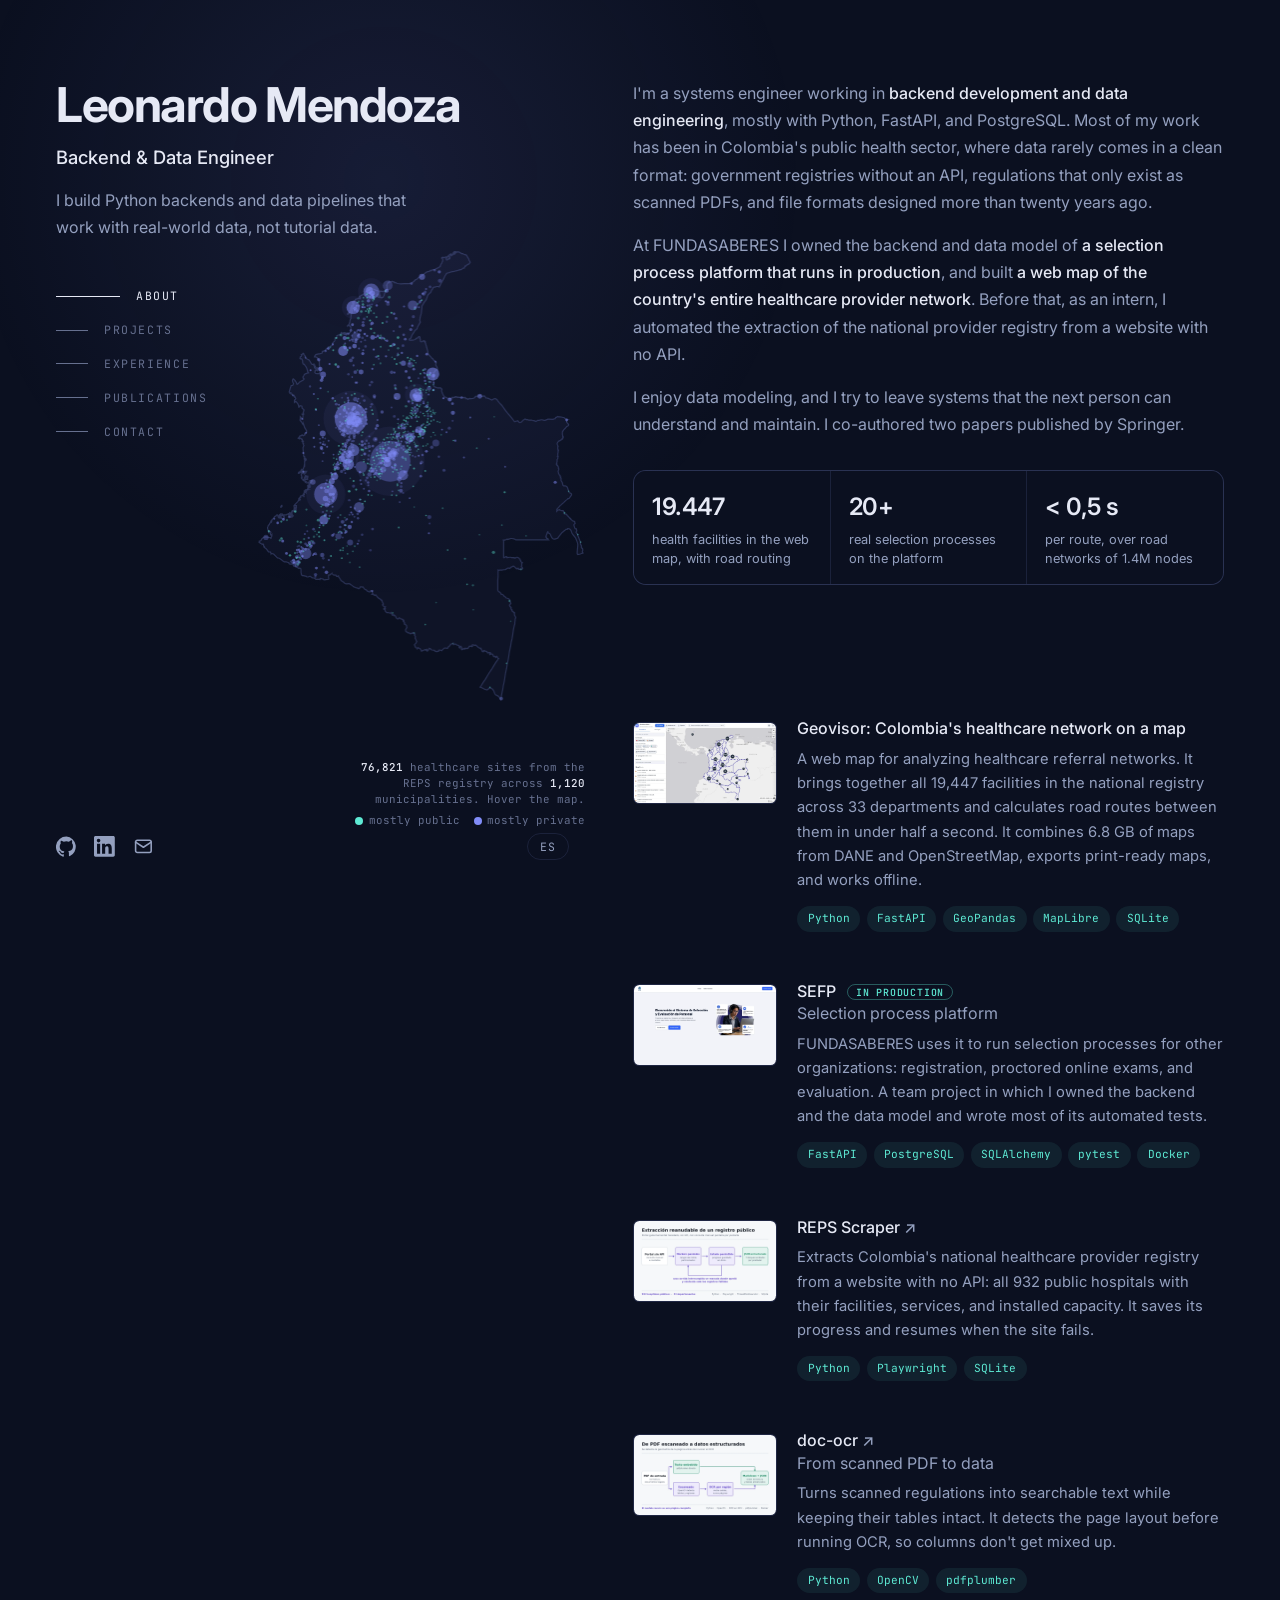
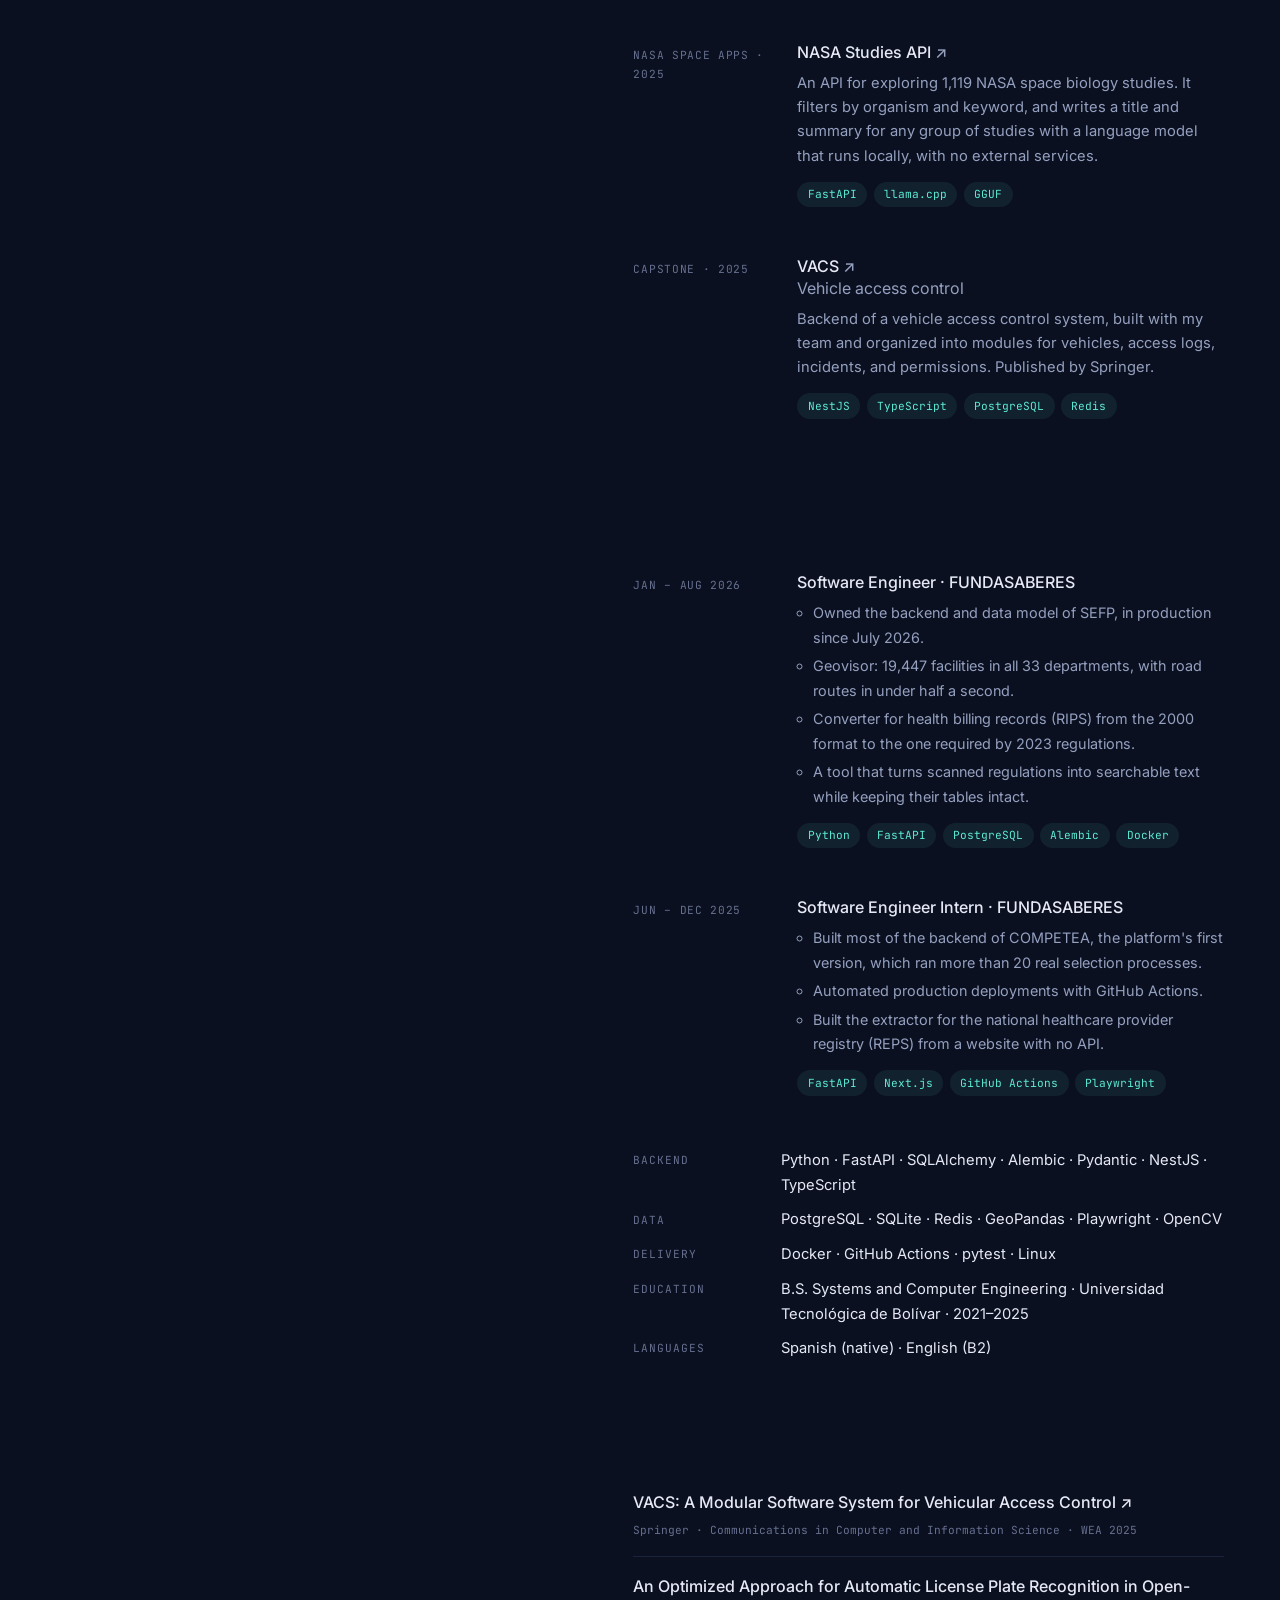
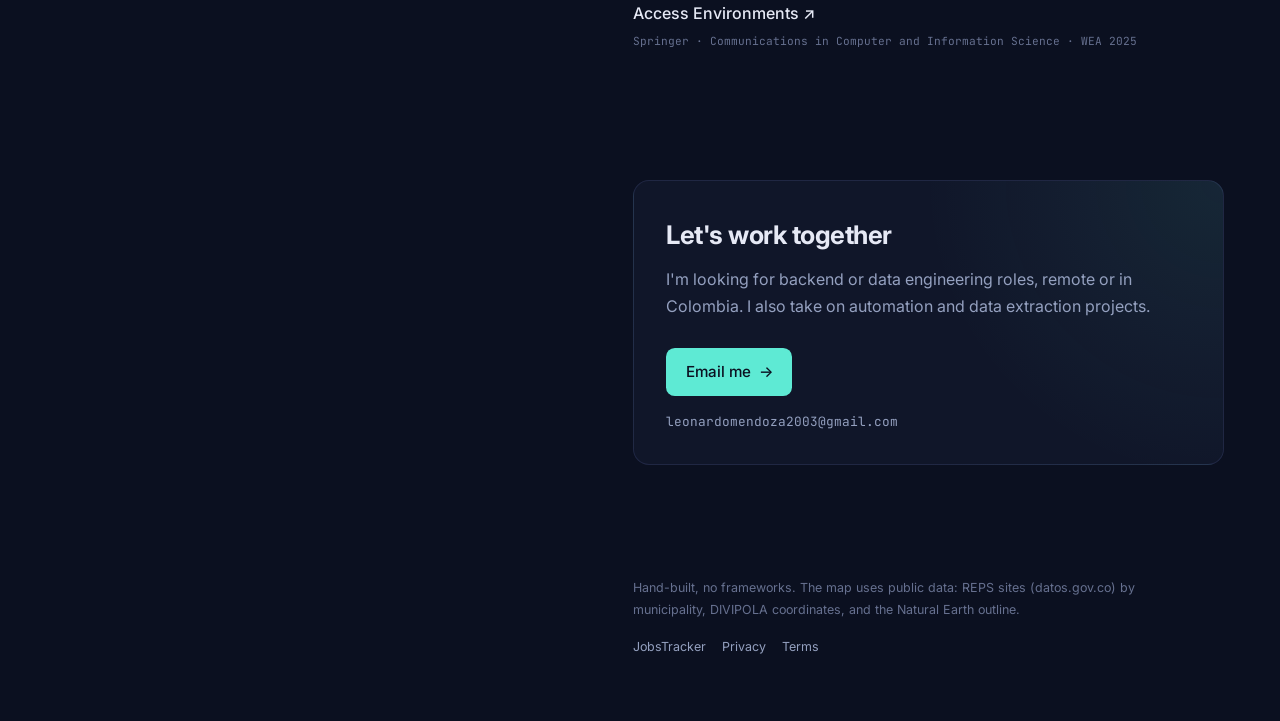
==== commit 3dbb81a5: "Cierra FUNDASABERES en agosto de 2026 y quita el detalle del respaldo de base de datos" ====
--- a/index.html
+++ b/index.html
@@ -324,7 +324,7 @@
       <h2 class="label"><span class="es">Experiencia</span><span class="en">Experience</span></h2>
       <ul class="list">
         <li class="item reveal">
-          <div class="when"><span class="es">Ene – Sep 2026</span><span class="en">Jan – Sep 2026</span></div>
+          <div class="when"><span class="es">Ene – Ago 2026</span><span class="en">Jan – Aug 2026</span></div>
           <div>
             <h3><span class="es">Ingeniero de Software</span><span class="en">Software Engineer</span> · FUNDASABERES</h3>
             <ul class="es">
@@ -348,12 +348,12 @@
             <h3><span class="es">Practicante de Ingeniería de Software</span><span class="en">Software Engineer Intern</span> · FUNDASABERES</h3>
             <ul class="es">
               <li>La mayor parte del backend de COMPETEA, la primera versión de la plataforma, con más de 20 procesos de selección reales.</li>
-              <li>Despliegues a producción automatizados con GitHub Actions, con copia de la base de datos antes de cada migración.</li>
+              <li>Despliegues a producción automatizados con GitHub Actions.</li>
               <li>Extractor del registro nacional de prestadores de salud (REPS) desde un portal sin API.</li>
             </ul>
             <ul class="en">
               <li>Built most of the backend of COMPETEA, the platform's first version, which ran more than 20 real selection processes.</li>
-              <li>Automated production deployments with GitHub Actions, backing up the database before every migration.</li>
+              <li>Automated production deployments with GitHub Actions.</li>
               <li>Built the extractor for the national healthcare provider registry (REPS) from a website with no API.</li>
             </ul>
             <div class="chips"><span>FastAPI</span><span>Next.js</span><span>GitHub Actions</span><span>Playwright</span></div>
